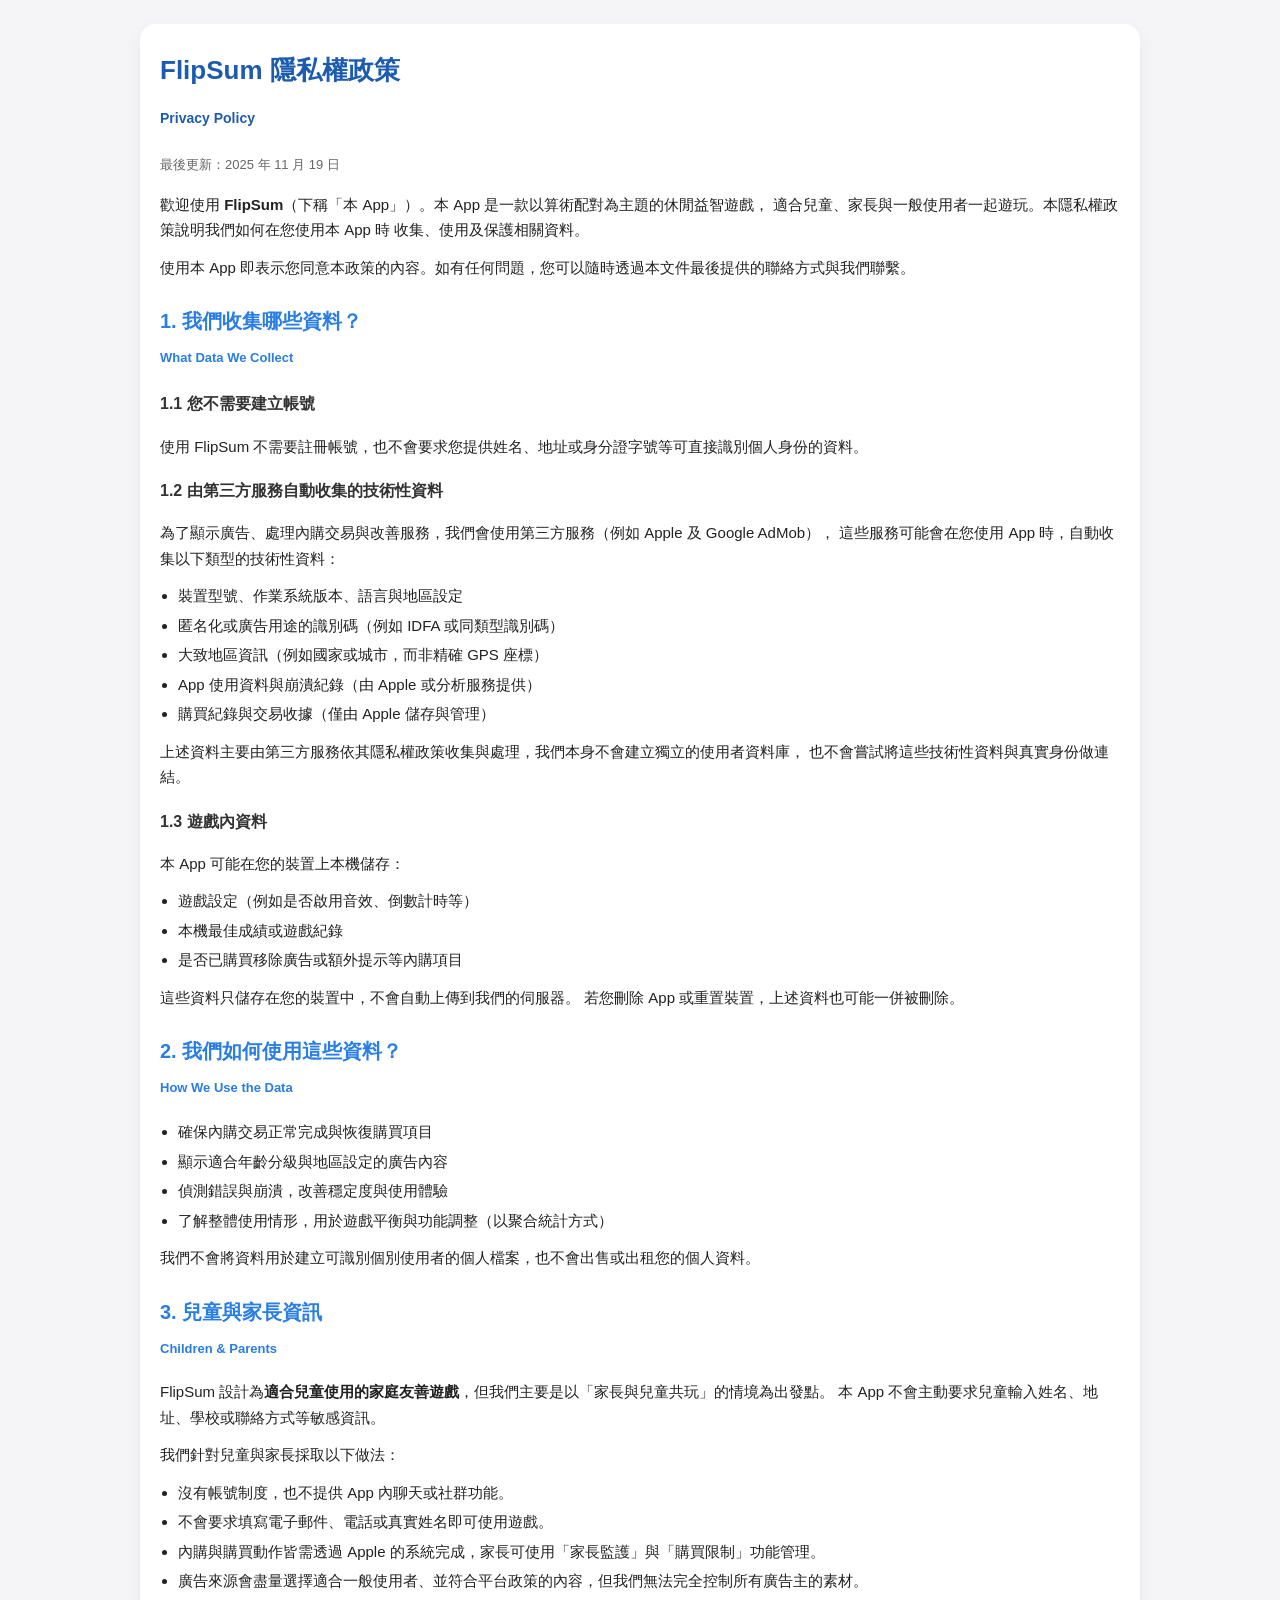
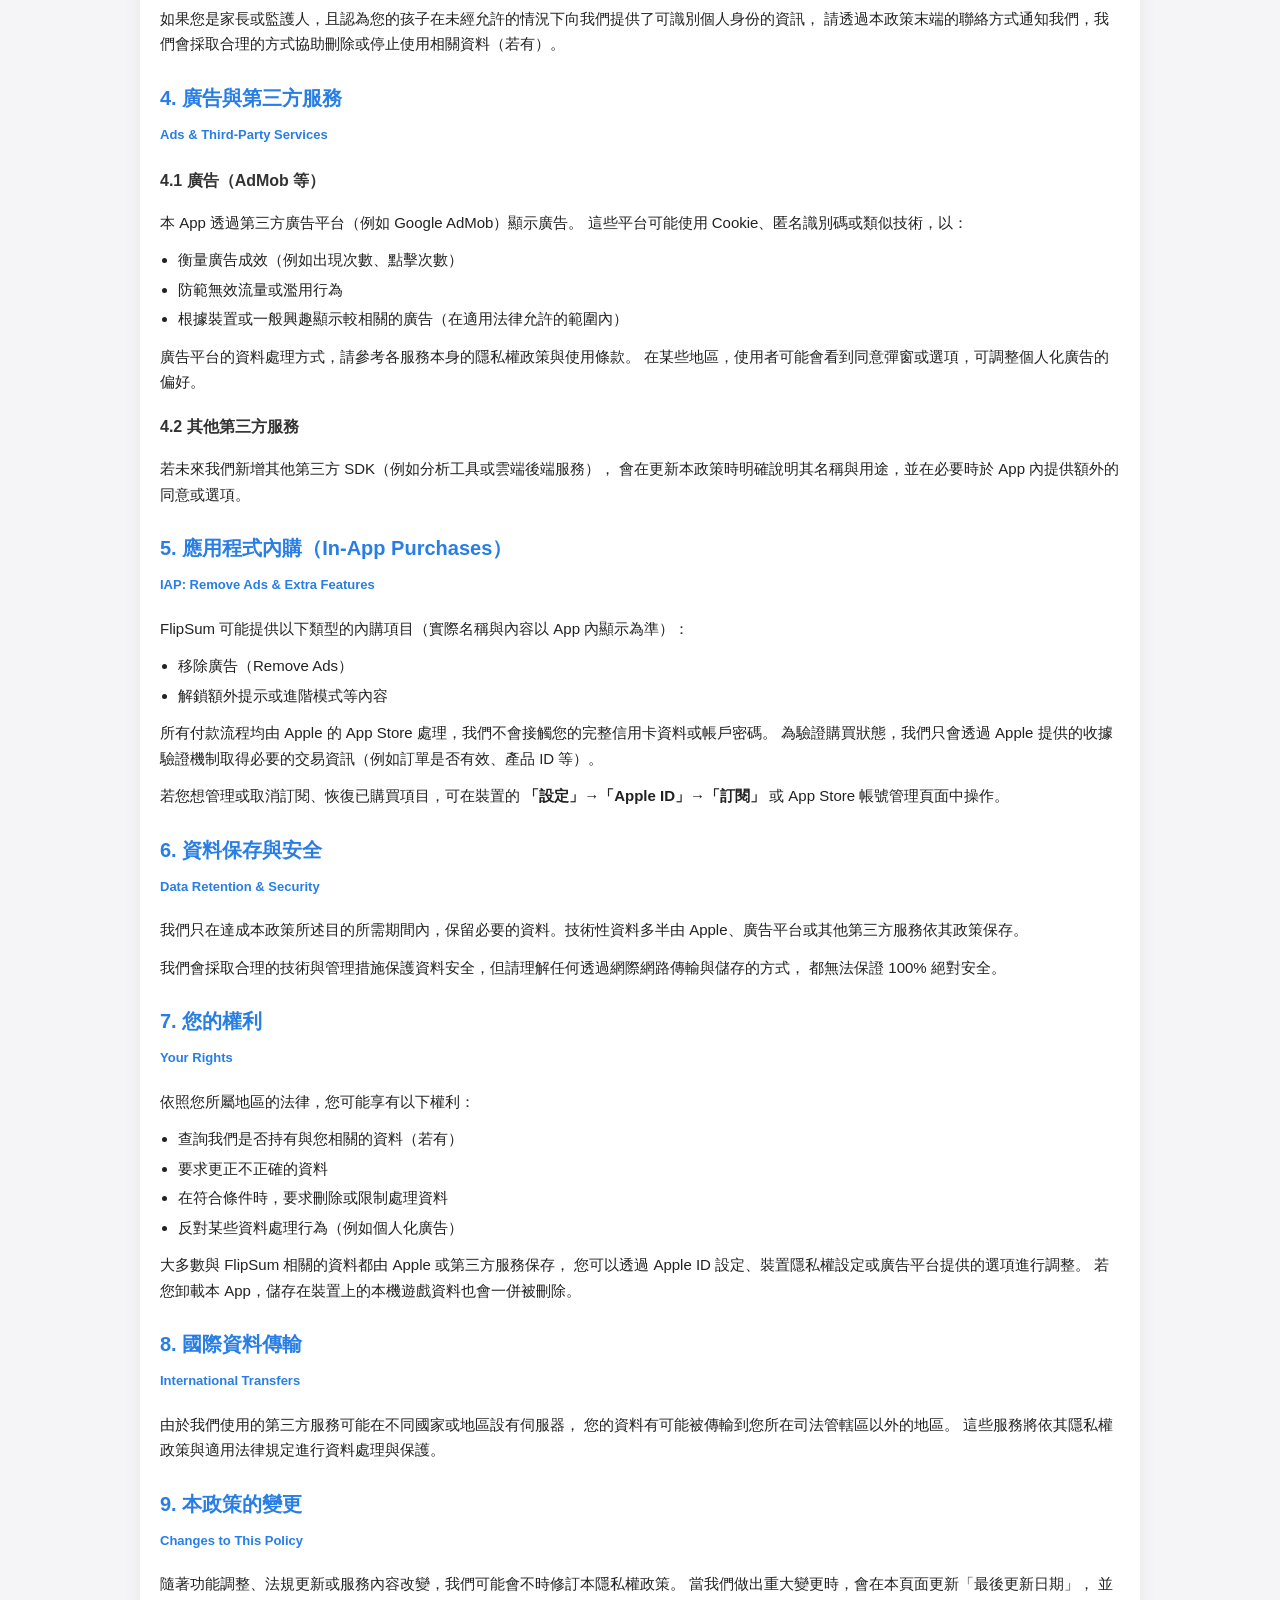
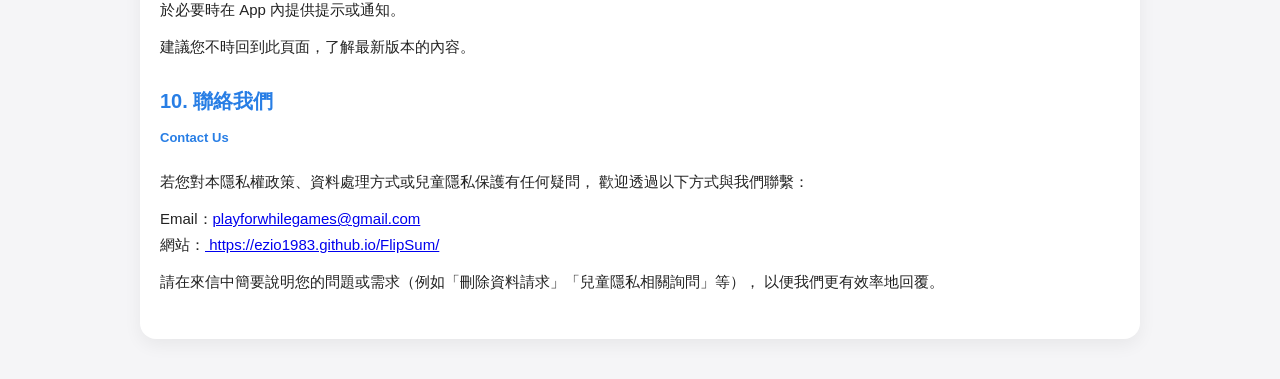
==== privacy.html @ b5085827 "Update and rename privac to privacy.html" ====
<!DOCTYPE html>
<html lang="zh-Hant">
<head>
  <meta charset="UTF-8" />
  <title>FlipSum 隱私權政策</title>
  <meta name="viewport" content="width=device-width, initial-scale=1.0" />
  <style>
    body {
      font-family: -apple-system, BlinkMacSystemFont, "SF Pro Text",
                   "Helvetica Neue", Arial, "Microsoft JhengHei", sans-serif;
      margin: 0;
      padding: 24px 16px 40px;
      line-height: 1.7;
      background: #f5f5f7;
      color: #222;
    }
    .page {
      max-width: 960px;
      margin: 0 auto;
      background: #fff;
      padding: 24px 20px 32px;
      border-radius: 16px;
      box-shadow: 0 6px 18px rgba(0,0,0,0.06);
    }
    h1 {
      font-size: 26px;
      margin-top: 0;
      color: #1C5BB0;
    }
    h2 {
      font-size: 20px;
      margin-top: 24px;
      color: #287EE5;
    }
    h3 {
      font-size: 16px;
      margin-top: 18px;
      color: #333;
    }
    p {
      margin: 0 0 12px;
      font-size: 15px;
    }
    ul {
      margin: 0 0 12px 1.2em;
      padding: 0;
      font-size: 15px;
    }
    li { margin-bottom: 4px; }
    .last-updated {
      font-size: 13px;
      color: #666;
      margin-bottom: 16px;
    }
    strong { font-weight: 600; }
  </style>
</head>
<body>
  <div class="page">
    <h1>FlipSum 隱私權政策<br><span style="font-size:14px;">Privacy Policy</span></h1>
    <p class="last-updated">最後更新：2025 年 11 月 19 日</p>

    <p>
      歡迎使用 <strong>FlipSum</strong>（下稱「本 App」）。本 App 是一款以算術配對為主題的休閒益智遊戲，
      適合兒童、家長與一般使用者一起遊玩。本隱私權政策說明我們如何在您使用本 App 時
      收集、使用及保護相關資料。
    </p>
    <p>
      使用本 App 即表示您同意本政策的內容。如有任何問題，您可以隨時透過本文件最後提供的聯絡方式與我們聯繫。
    </p>

    <h2>1. 我們收集哪些資料？<br><span style="font-size:13px;">What Data We Collect</span></h2>

    <h3>1.1 您不需要建立帳號</h3>
    <p>
      使用 FlipSum 不需要註冊帳號，也不會要求您提供姓名、地址或身分證字號等可直接識別個人身份的資料。
    </p>

    <h3>1.2 由第三方服務自動收集的技術性資料</h3>
    <p>
      為了顯示廣告、處理內購交易與改善服務，我們會使用第三方服務（例如 Apple 及 Google AdMob），
      這些服務可能會在您使用 App 時，自動收集以下類型的技術性資料：
    </p>
    <ul>
      <li>裝置型號、作業系統版本、語言與地區設定</li>
      <li>匿名化或廣告用途的識別碼（例如 IDFA 或同類型識別碼）</li>
      <li>大致地區資訊（例如國家或城市，而非精確 GPS 座標）</li>
      <li>App 使用資料與崩潰紀錄（由 Apple 或分析服務提供）</li>
      <li>購買紀錄與交易收據（僅由 Apple 儲存與管理）</li>
    </ul>
    <p>
      上述資料主要由第三方服務依其隱私權政策收集與處理，我們本身不會建立獨立的使用者資料庫，
      也不會嘗試將這些技術性資料與真實身份做連結。
    </p>

    <h3>1.3 遊戲內資料</h3>
    <p>本 App 可能在您的裝置上本機儲存：</p>
    <ul>
      <li>遊戲設定（例如是否啟用音效、倒數計時等）</li>
      <li>本機最佳成績或遊戲紀錄</li>
      <li>是否已購買移除廣告或額外提示等內購項目</li>
    </ul>
    <p>
      這些資料只儲存在您的裝置中，不會自動上傳到我們的伺服器。
      若您刪除 App 或重置裝置，上述資料也可能一併被刪除。
    </p>

    <h2>2. 我們如何使用這些資料？<br><span style="font-size:13px;">How We Use the Data</span></h2>
    <ul>
      <li>確保內購交易正常完成與恢復購買項目</li>
      <li>顯示適合年齡分級與地區設定的廣告內容</li>
      <li>偵測錯誤與崩潰，改善穩定度與使用體驗</li>
      <li>了解整體使用情形，用於遊戲平衡與功能調整（以聚合統計方式）</li>
    </ul>
    <p>
      我們不會將資料用於建立可識別個別使用者的個人檔案，也不會出售或出租您的個人資料。
    </p>

    <h2>3. 兒童與家長資訊<br><span style="font-size:13px;">Children & Parents</span></h2>
    <p>
      FlipSum 設計為<strong>適合兒童使用的家庭友善遊戲</strong>，但我們主要是以「家長與兒童共玩」的情境為出發點。
      本 App 不會主動要求兒童輸入姓名、地址、學校或聯絡方式等敏感資訊。
    </p>
    <p>我們針對兒童與家長採取以下做法：</p>
    <ul>
      <li>沒有帳號制度，也不提供 App 內聊天或社群功能。</li>
      <li>不會要求填寫電子郵件、電話或真實姓名即可使用遊戲。</li>
      <li>內購與購買動作皆需透過 Apple 的系統完成，家長可使用「家長監護」與「購買限制」功能管理。</li>
      <li>廣告來源會盡量選擇適合一般使用者、並符合平台政策的內容，但我們無法完全控制所有廣告主的素材。</li>
    </ul>
    <p>
      如果您是家長或監護人，且認為您的孩子在未經允許的情況下向我們提供了可識別個人身份的資訊，
      請透過本政策末端的聯絡方式通知我們，我們會採取合理的方式協助刪除或停止使用相關資料（若有）。
    </p>

    <h2>4. 廣告與第三方服務<br><span style="font-size:13px;">Ads & Third-Party Services</span></h2>

    <h3>4.1 廣告（AdMob 等）</h3>
    <p>
      本 App 透過第三方廣告平台（例如 Google AdMob）顯示廣告。
      這些平台可能使用 Cookie、匿名識別碼或類似技術，以：
    </p>
    <ul>
      <li>衡量廣告成效（例如出現次數、點擊次數）</li>
      <li>防範無效流量或濫用行為</li>
      <li>根據裝置或一般興趣顯示較相關的廣告（在適用法律允許的範圍內）</li>
    </ul>
    <p>
      廣告平台的資料處理方式，請參考各服務本身的隱私權政策與使用條款。
      在某些地區，使用者可能會看到同意彈窗或選項，可調整個人化廣告的偏好。
    </p>

    <h3>4.2 其他第三方服務</h3>
    <p>
      若未來我們新增其他第三方 SDK（例如分析工具或雲端後端服務），
      會在更新本政策時明確說明其名稱與用途，並在必要時於 App 內提供額外的同意或選項。
    </p>

    <h2>5. 應用程式內購（In-App Purchases）<br>
      <span style="font-size:13px;">IAP: Remove Ads & Extra Features</span>
    </h2>
    <p>
      FlipSum 可能提供以下類型的內購項目（實際名稱與內容以 App 內顯示為準）：
    </p>
    <ul>
      <li>移除廣告（Remove Ads）</li>
      <li>解鎖額外提示或進階模式等內容</li>
    </ul>
    <p>
      所有付款流程均由 Apple 的 App Store 處理，我們不會接觸您的完整信用卡資料或帳戶密碼。
      為驗證購買狀態，我們只會透過 Apple 提供的收據驗證機制取得必要的交易資訊（例如訂單是否有效、產品 ID 等）。
    </p>
    <p>
      若您想管理或取消訂閱、恢復已購買項目，可在裝置的
      <strong>「設定」→「Apple ID」→「訂閱」</strong> 或 App Store 帳號管理頁面中操作。
    </p>

    <h2>6. 資料保存與安全<br><span style="font-size:13px;">Data Retention & Security</span></h2>
    <p>
      我們只在達成本政策所述目的所需期間內，保留必要的資料。技術性資料多半由
      Apple、廣告平台或其他第三方服務依其政策保存。
    </p>
    <p>
      我們會採取合理的技術與管理措施保護資料安全，但請理解任何透過網際網路傳輸與儲存的方式，
      都無法保證 100% 絕對安全。
    </p>

    <h2>7. 您的權利<br><span style="font-size:13px;">Your Rights</span></h2>
    <p>依照您所屬地區的法律，您可能享有以下權利：</p>
    <ul>
      <li>查詢我們是否持有與您相關的資料（若有）</li>
      <li>要求更正不正確的資料</li>
      <li>在符合條件時，要求刪除或限制處理資料</li>
      <li>反對某些資料處理行為（例如個人化廣告）</li>
    </ul>
    <p>
      大多數與 FlipSum 相關的資料都由 Apple 或第三方服務保存，
      您可以透過 Apple ID 設定、裝置隱私權設定或廣告平台提供的選項進行調整。
      若您卸載本 App，儲存在裝置上的本機遊戲資料也會一併被刪除。
    </p>

    <h2>8. 國際資料傳輸<br><span style="font-size:13px;">International Transfers</span></h2>
    <p>
      由於我們使用的第三方服務可能在不同國家或地區設有伺服器，
      您的資料有可能被傳輸到您所在司法管轄區以外的地區。
      這些服務將依其隱私權政策與適用法律規定進行資料處理與保護。
    </p>

    <h2>9. 本政策的變更<br><span style="font-size:13px;">Changes to This Policy</span></h2>
    <p>
      隨著功能調整、法規更新或服務內容改變，我們可能會不時修訂本隱私權政策。
      當我們做出重大變更時，會在本頁面更新「最後更新日期」，
      並於必要時在 App 內提供提示或通知。
    </p>
    <p>建議您不時回到此頁面，了解最新版本的內容。</p>

    <h2>10. 聯絡我們<br><span style="font-size:13px;">Contact Us</span></h2>
    <p>
      若您對本隱私權政策、資料處理方式或兒童隱私保護有任何疑問，
      歡迎透過以下方式與我們聯繫：
    </p>
    <p>
      Email：<a href="mailto:playforwhilegames@gmail.com">playforwhilegames@gmail.com</a><br />
      網站：<a href="https://ezio1983.github.io/FlipSum/" target="_blank">
        https://ezio1983.github.io/FlipSum/
      </a>
    </p>
    <p>
      請在來信中簡要說明您的問題或需求（例如「刪除資料請求」「兒童隱私相關詢問」等），
      以便我們更有效率地回覆。
    </p>
  </div>
</body>
</html>
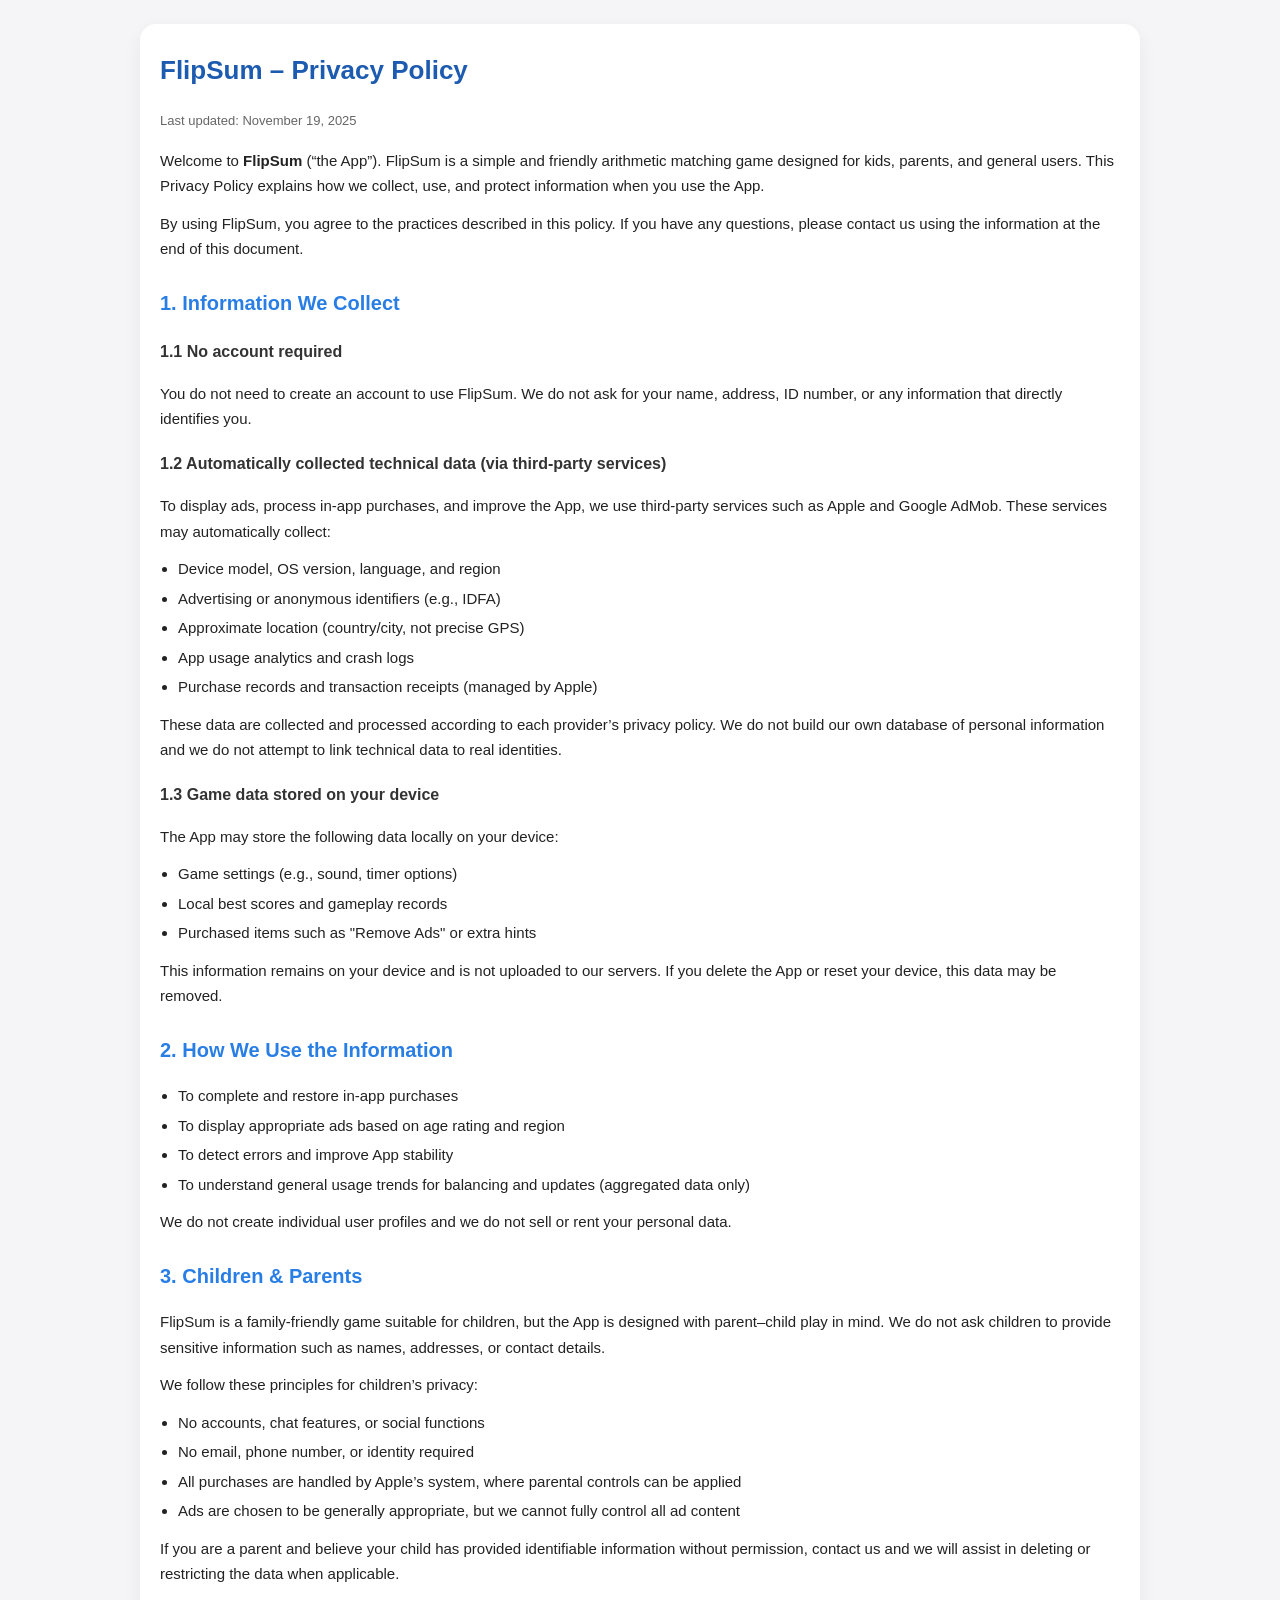
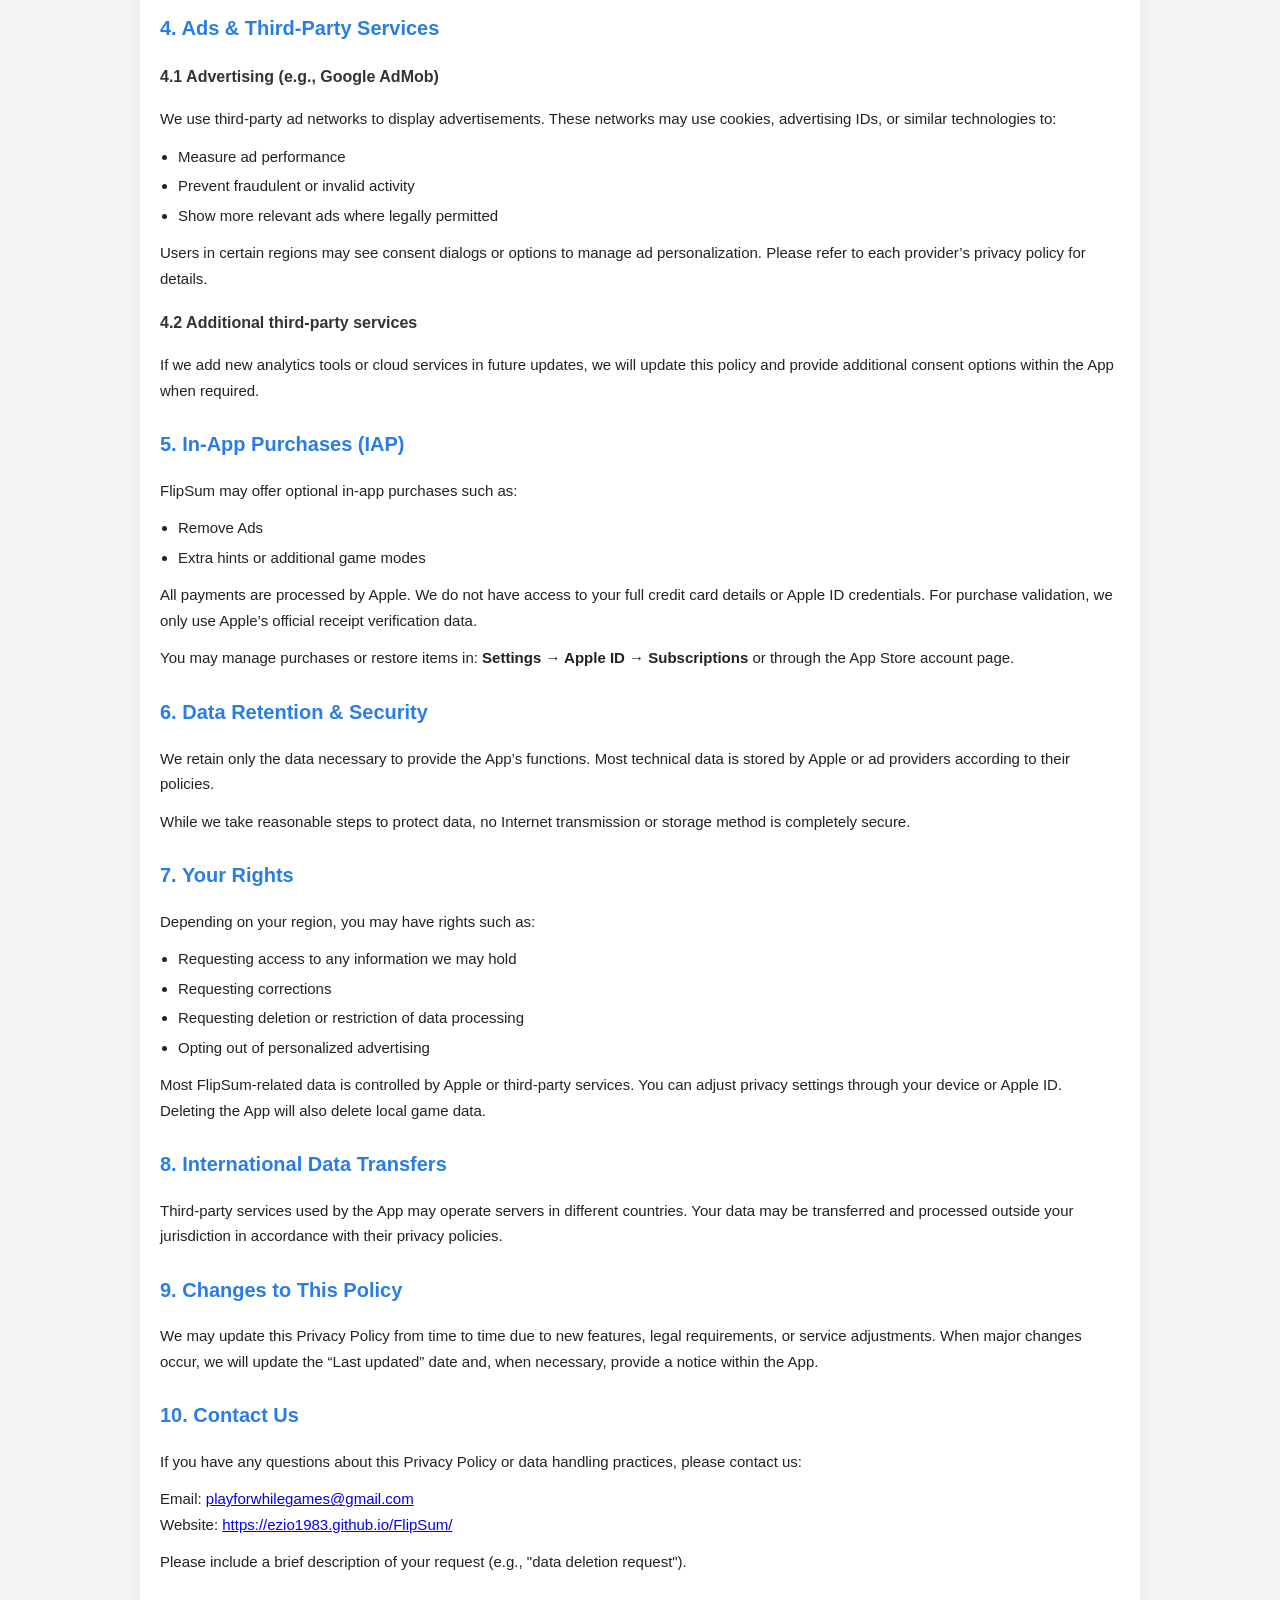
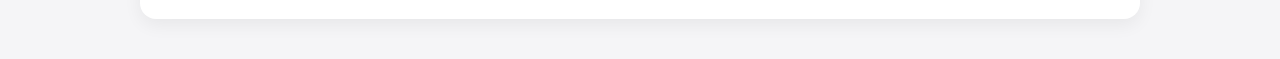
==== commit 5bccdc2b: "Update privacy.html" ====
--- a/privacy.html
+++ b/privacy.html
@@ -1,13 +1,13 @@
 <!DOCTYPE html>
-<html lang="zh-Hant">
+<html lang="en">
 <head>
   <meta charset="UTF-8" />
-  <title>FlipSum 隱私權政策</title>
+  <title>FlipSum – Privacy Policy</title>
   <meta name="viewport" content="width=device-width, initial-scale=1.0" />
   <style>
     body {
       font-family: -apple-system, BlinkMacSystemFont, "SF Pro Text",
-                   "Helvetica Neue", Arial, "Microsoft JhengHei", sans-serif;
+                   "Helvetica Neue", Arial, sans-serif;
       margin: 0;
       padding: 24px 16px 40px;
       line-height: 1.7;
@@ -57,178 +57,177 @@
 </head>
 <body>
   <div class="page">
-    <h1>FlipSum 隱私權政策<br><span style="font-size:14px;">Privacy Policy</span></h1>
-    <p class="last-updated">最後更新：2025 年 11 月 19 日</p>
-
-    <p>
-      歡迎使用 <strong>FlipSum</strong>（下稱「本 App」）。本 App 是一款以算術配對為主題的休閒益智遊戲，
-      適合兒童、家長與一般使用者一起遊玩。本隱私權政策說明我們如何在您使用本 App 時
-      收集、使用及保護相關資料。
-    </p>
-    <p>
-      使用本 App 即表示您同意本政策的內容。如有任何問題，您可以隨時透過本文件最後提供的聯絡方式與我們聯繫。
-    </p>
-
-    <h2>1. 我們收集哪些資料？<br><span style="font-size:13px;">What Data We Collect</span></h2>
-
-    <h3>1.1 您不需要建立帳號</h3>
-    <p>
-      使用 FlipSum 不需要註冊帳號，也不會要求您提供姓名、地址或身分證字號等可直接識別個人身份的資料。
-    </p>
-
-    <h3>1.2 由第三方服務自動收集的技術性資料</h3>
-    <p>
-      為了顯示廣告、處理內購交易與改善服務，我們會使用第三方服務（例如 Apple 及 Google AdMob），
-      這些服務可能會在您使用 App 時，自動收集以下類型的技術性資料：
-    </p>
-    <ul>
-      <li>裝置型號、作業系統版本、語言與地區設定</li>
-      <li>匿名化或廣告用途的識別碼（例如 IDFA 或同類型識別碼）</li>
-      <li>大致地區資訊（例如國家或城市，而非精確 GPS 座標）</li>
-      <li>App 使用資料與崩潰紀錄（由 Apple 或分析服務提供）</li>
-      <li>購買紀錄與交易收據（僅由 Apple 儲存與管理）</li>
-    </ul>
-    <p>
-      上述資料主要由第三方服務依其隱私權政策收集與處理，我們本身不會建立獨立的使用者資料庫，
-      也不會嘗試將這些技術性資料與真實身份做連結。
-    </p>
-
-    <h3>1.3 遊戲內資料</h3>
-    <p>本 App 可能在您的裝置上本機儲存：</p>
-    <ul>
-      <li>遊戲設定（例如是否啟用音效、倒數計時等）</li>
-      <li>本機最佳成績或遊戲紀錄</li>
-      <li>是否已購買移除廣告或額外提示等內購項目</li>
-    </ul>
-    <p>
-      這些資料只儲存在您的裝置中，不會自動上傳到我們的伺服器。
-      若您刪除 App 或重置裝置，上述資料也可能一併被刪除。
-    </p>
-
-    <h2>2. 我們如何使用這些資料？<br><span style="font-size:13px;">How We Use the Data</span></h2>
-    <ul>
-      <li>確保內購交易正常完成與恢復購買項目</li>
-      <li>顯示適合年齡分級與地區設定的廣告內容</li>
-      <li>偵測錯誤與崩潰，改善穩定度與使用體驗</li>
-      <li>了解整體使用情形，用於遊戲平衡與功能調整（以聚合統計方式）</li>
-    </ul>
-    <p>
-      我們不會將資料用於建立可識別個別使用者的個人檔案，也不會出售或出租您的個人資料。
-    </p>
-
-    <h2>3. 兒童與家長資訊<br><span style="font-size:13px;">Children & Parents</span></h2>
-    <p>
-      FlipSum 設計為<strong>適合兒童使用的家庭友善遊戲</strong>，但我們主要是以「家長與兒童共玩」的情境為出發點。
-      本 App 不會主動要求兒童輸入姓名、地址、學校或聯絡方式等敏感資訊。
-    </p>
-    <p>我們針對兒童與家長採取以下做法：</p>
-    <ul>
-      <li>沒有帳號制度，也不提供 App 內聊天或社群功能。</li>
-      <li>不會要求填寫電子郵件、電話或真實姓名即可使用遊戲。</li>
-      <li>內購與購買動作皆需透過 Apple 的系統完成，家長可使用「家長監護」與「購買限制」功能管理。</li>
-      <li>廣告來源會盡量選擇適合一般使用者、並符合平台政策的內容，但我們無法完全控制所有廣告主的素材。</li>
-    </ul>
-    <p>
-      如果您是家長或監護人，且認為您的孩子在未經允許的情況下向我們提供了可識別個人身份的資訊，
-      請透過本政策末端的聯絡方式通知我們，我們會採取合理的方式協助刪除或停止使用相關資料（若有）。
-    </p>
-
-    <h2>4. 廣告與第三方服務<br><span style="font-size:13px;">Ads & Third-Party Services</span></h2>
-
-    <h3>4.1 廣告（AdMob 等）</h3>
-    <p>
-      本 App 透過第三方廣告平台（例如 Google AdMob）顯示廣告。
-      這些平台可能使用 Cookie、匿名識別碼或類似技術，以：
-    </p>
-    <ul>
-      <li>衡量廣告成效（例如出現次數、點擊次數）</li>
-      <li>防範無效流量或濫用行為</li>
-      <li>根據裝置或一般興趣顯示較相關的廣告（在適用法律允許的範圍內）</li>
-    </ul>
-    <p>
-      廣告平台的資料處理方式，請參考各服務本身的隱私權政策與使用條款。
-      在某些地區，使用者可能會看到同意彈窗或選項，可調整個人化廣告的偏好。
-    </p>
-
-    <h3>4.2 其他第三方服務</h3>
-    <p>
-      若未來我們新增其他第三方 SDK（例如分析工具或雲端後端服務），
-      會在更新本政策時明確說明其名稱與用途，並在必要時於 App 內提供額外的同意或選項。
-    </p>
-
-    <h2>5. 應用程式內購（In-App Purchases）<br>
-      <span style="font-size:13px;">IAP: Remove Ads & Extra Features</span>
-    </h2>
-    <p>
-      FlipSum 可能提供以下類型的內購項目（實際名稱與內容以 App 內顯示為準）：
-    </p>
-    <ul>
-      <li>移除廣告（Remove Ads）</li>
-      <li>解鎖額外提示或進階模式等內容</li>
-    </ul>
-    <p>
-      所有付款流程均由 Apple 的 App Store 處理，我們不會接觸您的完整信用卡資料或帳戶密碼。
-      為驗證購買狀態，我們只會透過 Apple 提供的收據驗證機制取得必要的交易資訊（例如訂單是否有效、產品 ID 等）。
-    </p>
-    <p>
-      若您想管理或取消訂閱、恢復已購買項目，可在裝置的
-      <strong>「設定」→「Apple ID」→「訂閱」</strong> 或 App Store 帳號管理頁面中操作。
-    </p>
-
-    <h2>6. 資料保存與安全<br><span style="font-size:13px;">Data Retention & Security</span></h2>
-    <p>
-      我們只在達成本政策所述目的所需期間內，保留必要的資料。技術性資料多半由
-      Apple、廣告平台或其他第三方服務依其政策保存。
-    </p>
-    <p>
-      我們會採取合理的技術與管理措施保護資料安全，但請理解任何透過網際網路傳輸與儲存的方式，
-      都無法保證 100% 絕對安全。
-    </p>
-
-    <h2>7. 您的權利<br><span style="font-size:13px;">Your Rights</span></h2>
-    <p>依照您所屬地區的法律，您可能享有以下權利：</p>
-    <ul>
-      <li>查詢我們是否持有與您相關的資料（若有）</li>
-      <li>要求更正不正確的資料</li>
-      <li>在符合條件時，要求刪除或限制處理資料</li>
-      <li>反對某些資料處理行為（例如個人化廣告）</li>
-    </ul>
-    <p>
-      大多數與 FlipSum 相關的資料都由 Apple 或第三方服務保存，
-      您可以透過 Apple ID 設定、裝置隱私權設定或廣告平台提供的選項進行調整。
-      若您卸載本 App，儲存在裝置上的本機遊戲資料也會一併被刪除。
-    </p>
-
-    <h2>8. 國際資料傳輸<br><span style="font-size:13px;">International Transfers</span></h2>
-    <p>
-      由於我們使用的第三方服務可能在不同國家或地區設有伺服器，
-      您的資料有可能被傳輸到您所在司法管轄區以外的地區。
-      這些服務將依其隱私權政策與適用法律規定進行資料處理與保護。
-    </p>
-
-    <h2>9. 本政策的變更<br><span style="font-size:13px;">Changes to This Policy</span></h2>
-    <p>
-      隨著功能調整、法規更新或服務內容改變，我們可能會不時修訂本隱私權政策。
-      當我們做出重大變更時，會在本頁面更新「最後更新日期」，
-      並於必要時在 App 內提供提示或通知。
-    </p>
-    <p>建議您不時回到此頁面，了解最新版本的內容。</p>
-
-    <h2>10. 聯絡我們<br><span style="font-size:13px;">Contact Us</span></h2>
-    <p>
-      若您對本隱私權政策、資料處理方式或兒童隱私保護有任何疑問，
-      歡迎透過以下方式與我們聯繫：
-    </p>
-    <p>
-      Email：<a href="mailto:playforwhilegames@gmail.com">playforwhilegames@gmail.com</a><br />
-      網站：<a href="https://ezio1983.github.io/FlipSum/" target="_blank">
+    <h1>FlipSum – Privacy Policy</h1>
+    <p class="last-updated">Last updated: November 19, 2025</p>
+
+    <p>
+      Welcome to <strong>FlipSum</strong> (“the App”). FlipSum is a simple and friendly
+      arithmetic matching game designed for kids, parents, and general users.
+      This Privacy Policy explains how we collect, use, and protect information when you
+      use the App.
+    </p>
+    <p>
+      By using FlipSum, you agree to the practices described in this policy.
+      If you have any questions, please contact us using the information at the end of this document.
+    </p>
+
+    <h2>1. Information We Collect</h2>
+
+    <h3>1.1 No account required</h3>
+    <p>
+      You do not need to create an account to use FlipSum. We do not ask for your name,
+      address, ID number, or any information that directly identifies you.
+    </p>
+
+    <h3>1.2 Automatically collected technical data (via third-party services)</h3>
+    <p>
+      To display ads, process in-app purchases, and improve the App, we use third-party
+      services such as Apple and Google AdMob. These services may automatically collect:
+    </p>
+    <ul>
+      <li>Device model, OS version, language, and region</li>
+      <li>Advertising or anonymous identifiers (e.g., IDFA)</li>
+      <li>Approximate location (country/city, not precise GPS)</li>
+      <li>App usage analytics and crash logs</li>
+      <li>Purchase records and transaction receipts (managed by Apple)</li>
+    </ul>
+    <p>
+      These data are collected and processed according to each provider’s privacy policy.
+      We do not build our own database of personal information and we do not attempt to
+      link technical data to real identities.
+    </p>
+
+    <h3>1.3 Game data stored on your device</h3>
+    <p>The App may store the following data locally on your device:</p>
+    <ul>
+      <li>Game settings (e.g., sound, timer options)</li>
+      <li>Local best scores and gameplay records</li>
+      <li>Purchased items such as "Remove Ads" or extra hints</li>
+    </ul>
+    <p>
+      This information remains on your device and is not uploaded to our servers.
+      If you delete the App or reset your device, this data may be removed.
+    </p>
+
+    <h2>2. How We Use the Information</h2>
+    <ul>
+      <li>To complete and restore in-app purchases</li>
+      <li>To display appropriate ads based on age rating and region</li>
+      <li>To detect errors and improve App stability</li>
+      <li>To understand general usage trends for balancing and updates (aggregated data only)</li>
+    </ul>
+    <p>
+      We do not create individual user profiles and we do not sell or rent your personal data.
+    </p>
+
+    <h2>3. Children & Parents</h2>
+    <p>
+      FlipSum is a family-friendly game suitable for children, but the App is designed with
+      parent–child play in mind. We do not ask children to provide sensitive information such as
+      names, addresses, or contact details.
+    </p>
+    <p>We follow these principles for children’s privacy:</p>
+    <ul>
+      <li>No accounts, chat features, or social functions</li>
+      <li>No email, phone number, or identity required</li>
+      <li>All purchases are handled by Apple’s system, where parental controls can be applied</li>
+      <li>Ads are chosen to be generally appropriate, but we cannot fully control all ad content</li>
+    </ul>
+    <p>
+      If you are a parent and believe your child has provided identifiable information without
+      permission, contact us and we will assist in deleting or restricting the data when applicable.
+    </p>
+
+    <h2>4. Ads & Third-Party Services</h2>
+
+    <h3>4.1 Advertising (e.g., Google AdMob)</h3>
+    <p>
+      We use third-party ad networks to display advertisements. These networks may use cookies,
+      advertising IDs, or similar technologies to:
+    </p>
+    <ul>
+      <li>Measure ad performance</li>
+      <li>Prevent fraudulent or invalid activity</li>
+      <li>Show more relevant ads where legally permitted</li>
+    </ul>
+    <p>
+      Users in certain regions may see consent dialogs or options to manage ad personalization.
+      Please refer to each provider’s privacy policy for details.
+    </p>
+
+    <h3>4.2 Additional third-party services</h3>
+    <p>
+      If we add new analytics tools or cloud services in future updates, we will update this policy
+      and provide additional consent options within the App when required.
+    </p>
+
+    <h2>5. In-App Purchases (IAP)</h2>
+    <p>
+      FlipSum may offer optional in-app purchases such as:
+    </p>
+    <ul>
+      <li>Remove Ads</li>
+      <li>Extra hints or additional game modes</li>
+    </ul>
+    <p>
+      All payments are processed by Apple. We do not have access to your full credit card details
+      or Apple ID credentials. For purchase validation, we only use Apple’s official receipt
+      verification data.
+    </p>
+    <p>
+      You may manage purchases or restore items in:
+      <strong>Settings → Apple ID → Subscriptions</strong> or through the App Store account page.
+    </p>
+
+    <h2>6. Data Retention & Security</h2>
+    <p>
+      We retain only the data necessary to provide the App’s functions. Most technical data is
+      stored by Apple or ad providers according to their policies.
+    </p>
+    <p>
+      While we take reasonable steps to protect data, no Internet transmission or storage
+      method is completely secure.
+    </p>
+
+    <h2>7. Your Rights</h2>
+    <p>Depending on your region, you may have rights such as:</p>
+    <ul>
+      <li>Requesting access to any information we may hold</li>
+      <li>Requesting corrections</li>
+      <li>Requesting deletion or restriction of data processing</li>
+      <li>Opting out of personalized advertising</li>
+    </ul>
+    <p>
+      Most FlipSum-related data is controlled by Apple or third-party services.
+      You can adjust privacy settings through your device or Apple ID.
+      Deleting the App will also delete local game data.
+    </p>
+
+    <h2>8. International Data Transfers</h2>
+    <p>
+      Third-party services used by the App may operate servers in different countries.
+      Your data may be transferred and processed outside your jurisdiction in accordance
+      with their privacy policies.
+    </p>
+
+    <h2>9. Changes to This Policy</h2>
+    <p>
+      We may update this Privacy Policy from time to time due to new features, legal requirements,
+      or service adjustments. When major changes occur, we will update the “Last updated” date and,
+      when necessary, provide a notice within the App.
+    </p>
+
+    <h2>10. Contact Us</h2>
+    <p>
+      If you have any questions about this Privacy Policy or data handling practices, please contact us:
+    </p>
+    <p>
+      Email: <a href="mailto:playforwhilegames@gmail.com">playforwhilegames@gmail.com</a><br />
+      Website: <a href="https://ezio1983.github.io/FlipSum/" target="_blank">
         https://ezio1983.github.io/FlipSum/
       </a>
     </p>
-    <p>
-      請在來信中簡要說明您的問題或需求（例如「刪除資料請求」「兒童隱私相關詢問」等），
-      以便我們更有效率地回覆。
-    </p>
+    <p>Please include a brief description of your request (e.g., "data deletion request").</p>
   </div>
 </body>
 </html>
